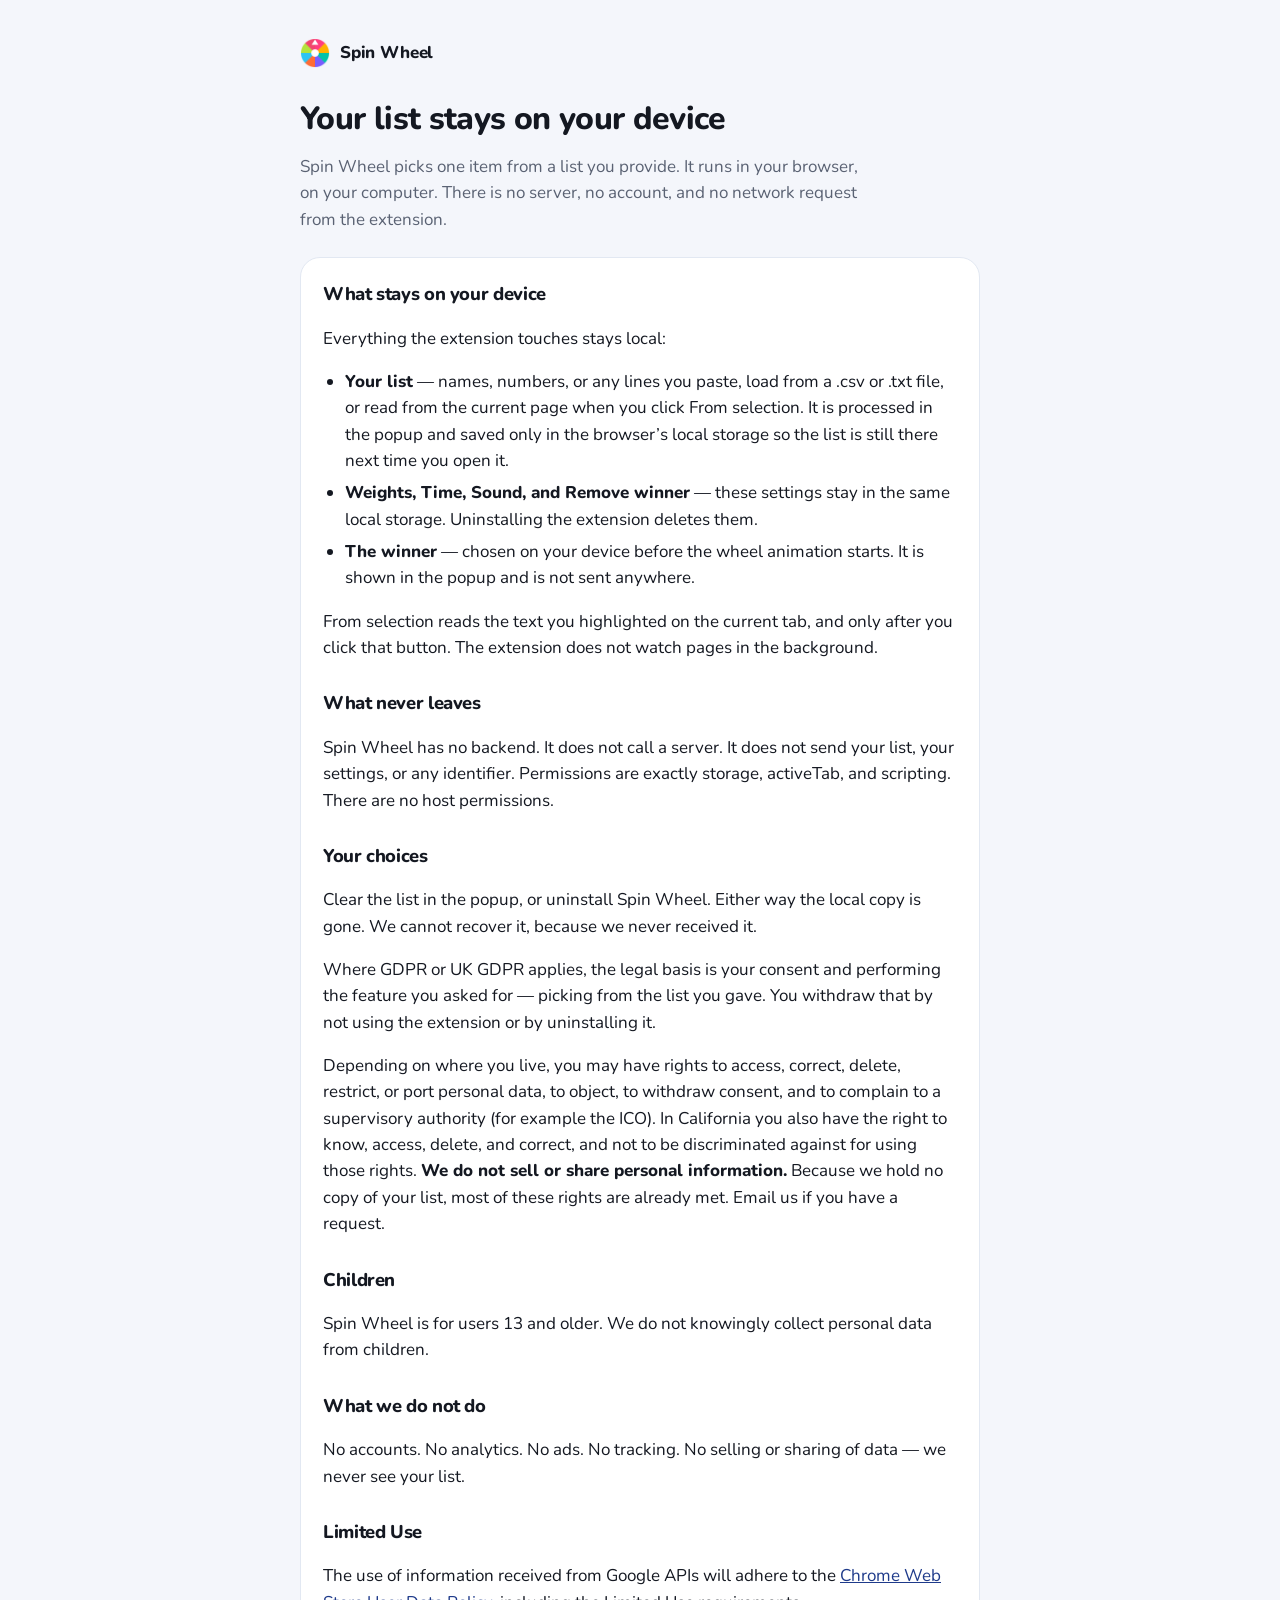
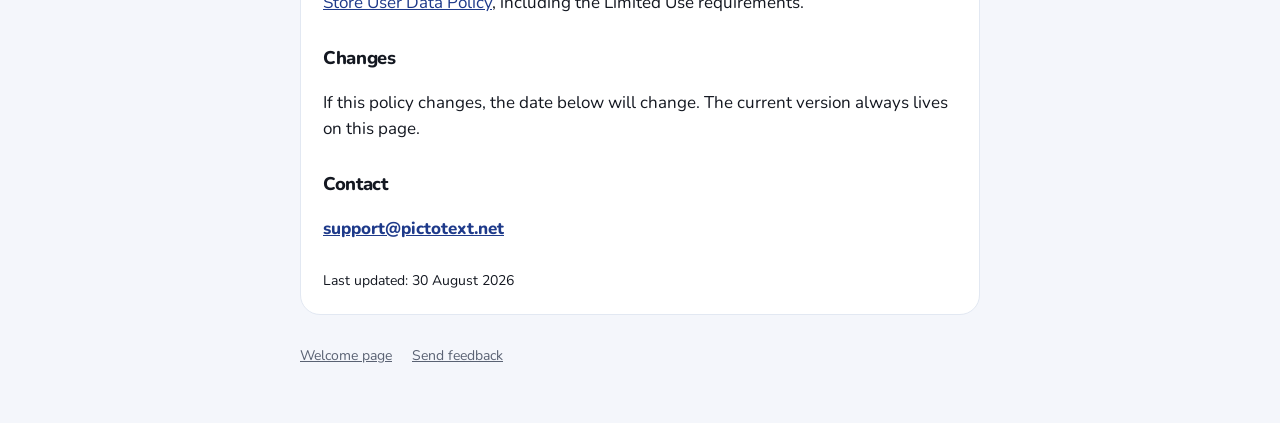
==== policy/index.html @ d041c13d "Add the Spin Wheel privacy policy page Local-only policy at /policy/ for the CWS Privacy tab URL. Re" ====
<!doctype html>
<html lang="en">
  <head>
    <meta charset="UTF-8" />
    <meta name="viewport" content="width=device-width, initial-scale=1" />
    <meta name="description" content="Privacy policy for Spin Wheel. The extension picks from your list on your device. No server, no account, no network requests." />
    <title>Privacy Policy: Spin Wheel</title>
    <link rel="canonical" href="https://alkhimik888.github.io/welcomespin/policy/" />
    <meta property="og:title" content="Privacy Policy: Spin Wheel" />
    <meta property="og:description" content="Spin Wheel runs on your device. Your list never leaves your computer." />
    <meta property="og:type" content="website" />
    <meta property="og:url" content="https://alkhimik888.github.io/welcomespin/policy/" />
    <meta property="og:image" content="https://alkhimik888.github.io/welcomespin/icon128.png" />
    <link rel="icon" type="image/png" sizes="128x128" href="../icon128.png" />
    <link rel="stylesheet" href="../service.css" />
    <style>
      .card h2 { margin: 0 0 10px; font-size: 1.15rem; font-weight: 800; letter-spacing: -0.02em; }
      .card h2:not(:first-child) { margin-top: 28px; }
      .card p, .card li { color: var(--ink); }
      .card ul { margin: 0 0 12px; padding-left: 22px; }
      .card li { margin-bottom: 6px; }
      .updated { margin: 28px 0 0; color: var(--muted); font-size: 14px; }
    </style>
  </head>
  <body>
    <main class="shell">
      <a class="brand" href="../">
        <img src="../icon128.png" width="30" height="30" alt="" />
        <span>Spin Wheel</span>
      </a>

      <h1>Your list stays on your device</h1>
      <p class="lead">Spin Wheel picks one item from a list you provide. It runs in your browser, on your computer. There is no server, no account, and no network request from the extension.</p>

      <article class="card">
        <h2>What stays on your device</h2>
        <p>Everything the extension touches stays local:</p>
        <ul>
          <li><strong>Your list</strong> — names, numbers, or any lines you paste, load from a .csv or .txt file, or read from the current page when you click From selection. It is processed in the popup and saved only in the browser’s local storage so the list is still there next time you open it.</li>
          <li><strong>Weights, Time, Sound, and Remove winner</strong> — these settings stay in the same local storage. Uninstalling the extension deletes them.</li>
          <li><strong>The winner</strong> — chosen on your device before the wheel animation starts. It is shown in the popup and is not sent anywhere.</li>
        </ul>
        <p>From selection reads the text you highlighted on the current tab, and only after you click that button. The extension does not watch pages in the background.</p>

        <h2>What never leaves</h2>
        <p>Spin Wheel has no backend. It does not call a server. It does not send your list, your settings, or any identifier. Permissions are exactly storage, activeTab, and scripting. There are no host permissions.</p>

        <h2>Your choices</h2>
        <p>Clear the list in the popup, or uninstall Spin Wheel. Either way the local copy is gone. We cannot recover it, because we never received it.</p>
        <p>Where GDPR or UK GDPR applies, the legal basis is your consent and performing the feature you asked for — picking from the list you gave. You withdraw that by not using the extension or by uninstalling it.</p>
        <p>Depending on where you live, you may have rights to access, correct, delete, restrict, or port personal data, to object, to withdraw consent, and to complain to a supervisory authority (for example the ICO). In California you also have the right to know, access, delete, and correct, and not to be discriminated against for using those rights. <strong>We do not sell or share personal information.</strong> Because we hold no copy of your list, most of these rights are already met. Email us if you have a request.</p>

        <h2>Children</h2>
        <p>Spin Wheel is for users 13 and older. We do not knowingly collect personal data from children.</p>

        <h2>What we do not do</h2>
        <p>No accounts. No analytics. No ads. No tracking. No selling or sharing of data — we never see your list.</p>

        <h2>Limited Use</h2>
        <p>The use of information received from Google APIs will adhere to the <a href="https://developer.chrome.com/docs/webstore/program-policies/limited-use/">Chrome Web Store User Data Policy</a>, including the Limited Use requirements.</p>

        <h2>Changes</h2>
        <p>If this policy changes, the date below will change. The current version always lives on this page.</p>

        <h2>Contact</h2>
        <p><a href="mailto:support@pictotext.net"><strong>support@pictotext.net</strong></a></p>

        <p class="updated">Last updated: 30 August 2026</p>
      </article>

      <nav class="foot">
        <a href="../">Welcome page</a>
        <a href="../feedback/">Send feedback</a>
      </nav>
    </main>
  </body>
</html>
---- service.css ----
@font-face {
  font-family: 'Nunito';
  font-style: normal;
  font-weight: 400;
  font-display: swap;
  src: url('./nunito-400.woff2') format('woff2');
}
@font-face {
  font-family: 'Nunito';
  font-style: normal;
  font-weight: 800;
  font-display: swap;
  src: url('./nunito-800.woff2') format('woff2');
}

/* Service pages (uninstall / feedback / rate). Same tokens as the welcome page. */
:root {
  --canvas: #f4f6fb;
  --surface: #ffffff;
  --ink: #141821;
  --muted: #5a6273;
  --line: #e2e8f2;
  --accent: #1e3a8a;
  --accent-hover: #152a68;
  --on-accent: #ffffff;
  --star: #ff8400;
  --star-lit: #ffc711;
  --radius-card: 20px;
  --radius-control: 14px;
  --sans: 'Nunito', ui-sans-serif, system-ui, sans-serif;
}

* { box-sizing: border-box; }
body {
  margin: 0;
  background: var(--canvas);
  color: var(--ink);
  font-family: var(--sans);
  font-size: 17px;
  line-height: 1.55;
}
a { color: var(--accent); }

.shell {
  max-width: 720px;
  margin: 0 auto;
  padding: clamp(20px, 3vw, 40px) 20px 56px;
}

.brand {
  display: flex;
  align-items: center;
  gap: 10px;
  margin-bottom: 26px;
  text-decoration: none;
  color: inherit;
}
.brand img { width: 30px; height: 30px; display: block; }
.brand span { font-weight: 800; letter-spacing: -0.01em; }

h1 {
  margin: 0 0 10px;
  font-size: clamp(1.45rem, 2.6vw, 2rem);
  font-weight: 800;
  letter-spacing: -0.02em;
  text-wrap: balance;
}
.lead { margin: 0 0 24px; color: var(--muted); max-width: 56ch; }

.card {
  background: var(--surface);
  border: 1px solid var(--line);
  border-radius: var(--radius-card);
  padding: 22px;
}
.form-frame { padding: 0; overflow: hidden; }
.form-frame iframe { display: block; width: 100%; height: 620px; border: 0; }

/* Shown when config.js still carries a PENDING_OWNER placeholder. */
.pending {
  margin: 0;
  color: var(--muted);
}
.pending strong { color: var(--ink); }

.foot {
  margin-top: 30px;
  display: flex;
  gap: 20px;
  flex-wrap: wrap;
  font-size: 14px;
}
.foot a { color: var(--muted); }

/* Rate-us: star gating. 1-3 stars go to the private feedback form,
   4-5 stars go to the public Chrome Web Store reviews page. */
.rate-card { text-align: center; }
.full-stars .rating-group { display: inline-flex; }
.full-stars input { position: absolute; left: -9999px; }
.full-stars label { margin: 0; cursor: pointer; }
.full-stars label a svg {
  margin: 2px;
  height: 38px;
  width: 38px;
  fill: var(--star);
  transition: fill 0.3s;
}
.full-stars input:checked ~ label a svg { fill: var(--star-lit); }
.full-stars .rating-group:hover label a svg { fill: var(--star); }
.full-stars .rating-group input:hover ~ label a svg { fill: var(--star-lit); }

.rate-title { margin: 14px 0 4px; font-size: 1.2rem; font-weight: 800; }
.rate-sub { margin: 0; color: var(--muted); font-size: 15px; }

.button {
  display: inline-block;
  margin-top: 18px;
  padding: 11px 22px;
  border-radius: var(--radius-control);
  background: var(--accent);
  color: var(--on-accent);
  font-weight: 800;
  text-decoration: none;
}
.button:hover { background: var(--accent-hover); }

a:focus-visible, button:focus-visible {
  outline: 2px solid var(--accent);
  outline-offset: 3px;
  border-radius: var(--radius-control);
}

@media (prefers-reduced-motion: reduce) { * { transition: none !important; animation: none !important; } }
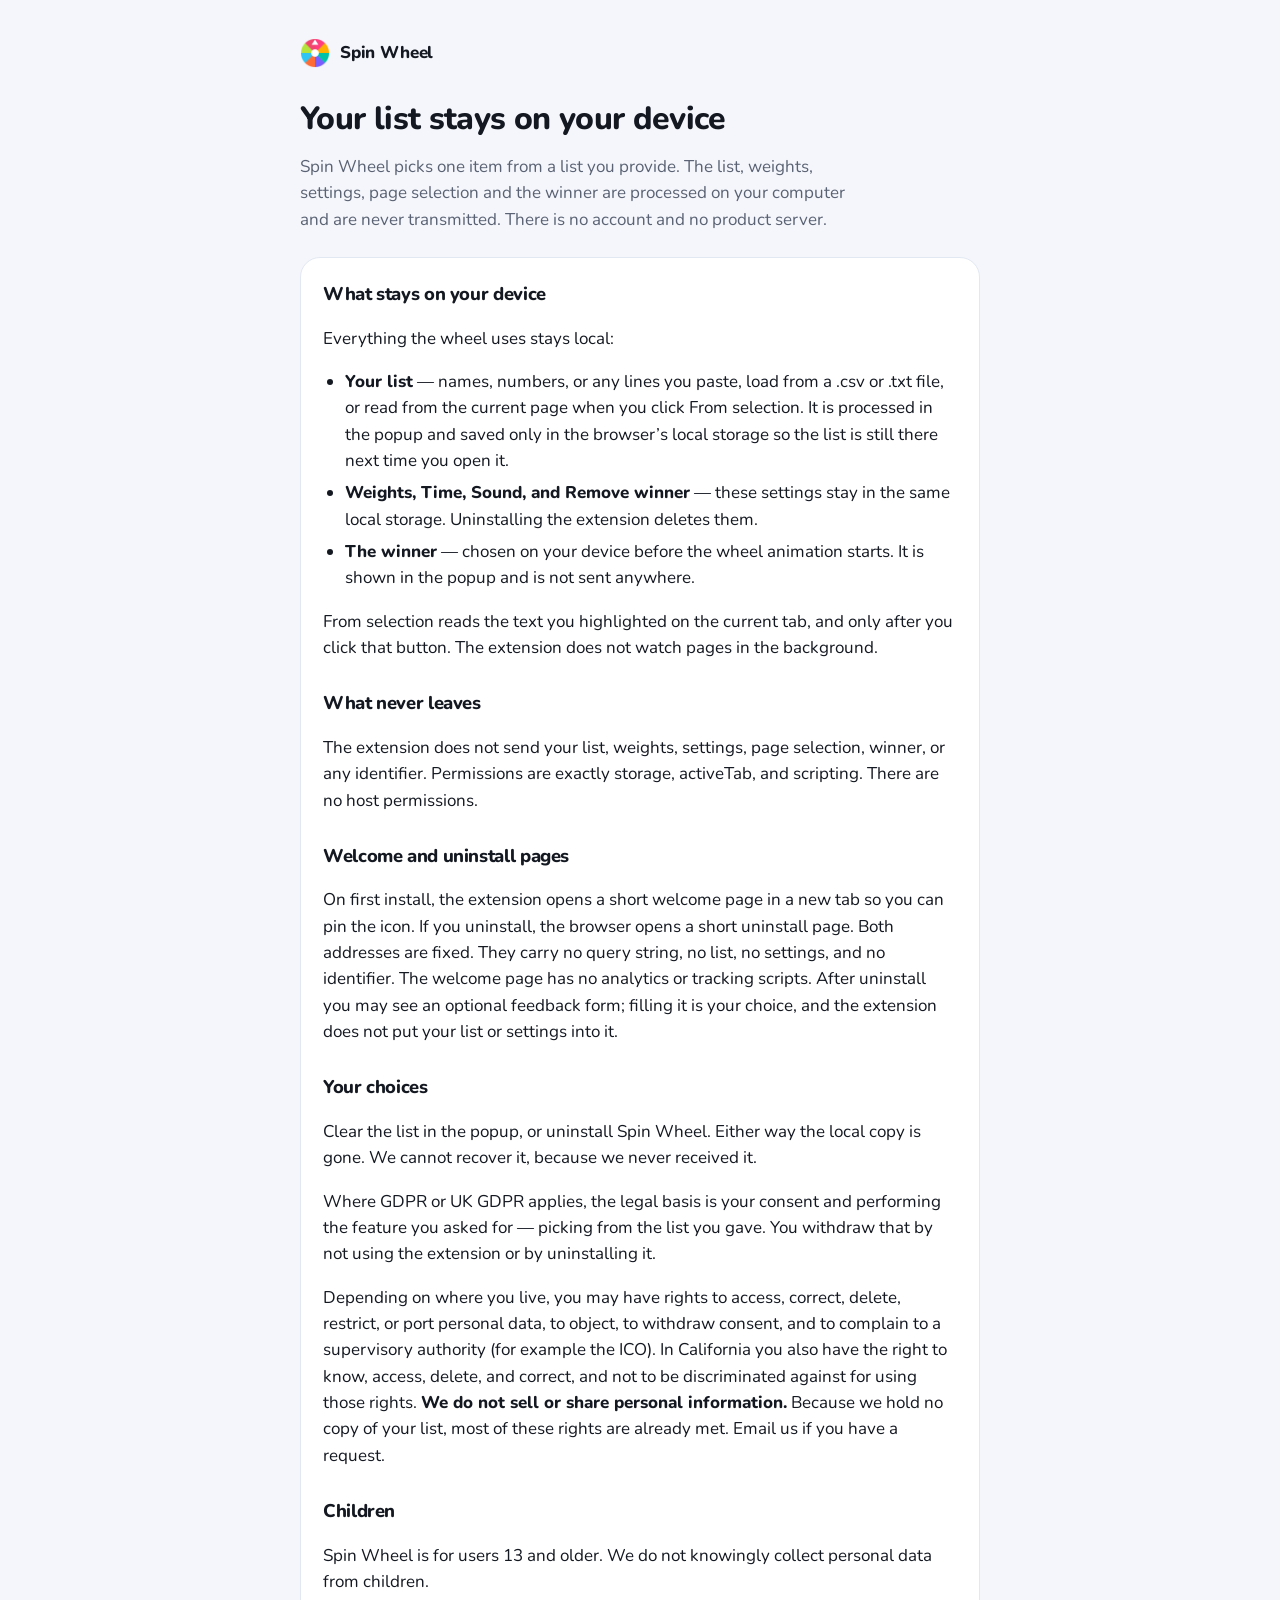
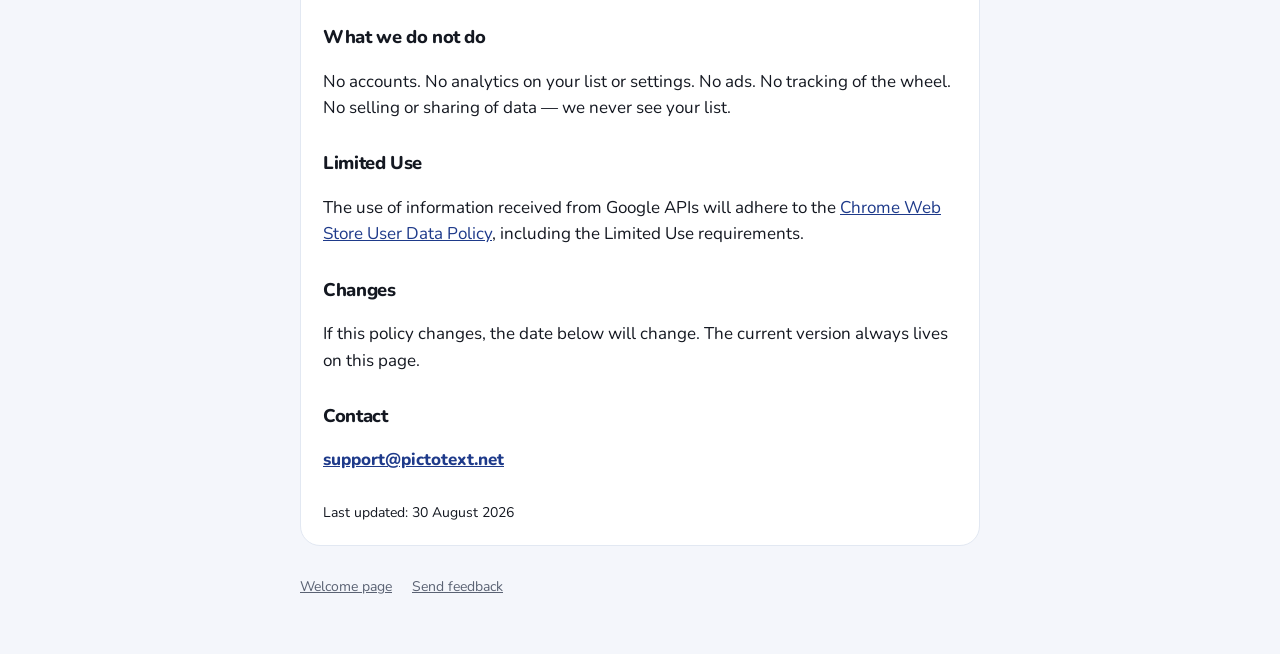
==== commit f40cc0ac: "Disclose install and uninstall pages in the privacy policy" ====
--- a/policy/index.html
+++ b/policy/index.html
@@ -3,11 +3,11 @@
   <head>
     <meta charset="UTF-8" />
     <meta name="viewport" content="width=device-width, initial-scale=1" />
-    <meta name="description" content="Privacy policy for Spin Wheel. The extension picks from your list on your device. No server, no account, no network requests." />
+    <meta name="description" content="Privacy policy for Spin Wheel. Your list, weights, settings and winner stay on your device and are never transmitted." />
     <title>Privacy Policy: Spin Wheel</title>
     <link rel="canonical" href="https://alkhimik888.github.io/welcomespin/policy/" />
     <meta property="og:title" content="Privacy Policy: Spin Wheel" />
-    <meta property="og:description" content="Spin Wheel runs on your device. Your list never leaves your computer." />
+    <meta property="og:description" content="Spin Wheel processes your list on your device. The list is never transmitted." />
     <meta property="og:type" content="website" />
     <meta property="og:url" content="https://alkhimik888.github.io/welcomespin/policy/" />
     <meta property="og:image" content="https://alkhimik888.github.io/welcomespin/icon128.png" />
@@ -30,11 +30,11 @@
       </a>
 
       <h1>Your list stays on your device</h1>
-      <p class="lead">Spin Wheel picks one item from a list you provide. It runs in your browser, on your computer. There is no server, no account, and no network request from the extension.</p>
+      <p class="lead">Spin Wheel picks one item from a list you provide. The list, weights, settings, page selection and the winner are processed on your computer and are never transmitted. There is no account and no product server.</p>
 
       <article class="card">
         <h2>What stays on your device</h2>
-        <p>Everything the extension touches stays local:</p>
+        <p>Everything the wheel uses stays local:</p>
         <ul>
           <li><strong>Your list</strong> — names, numbers, or any lines you paste, load from a .csv or .txt file, or read from the current page when you click From selection. It is processed in the popup and saved only in the browser’s local storage so the list is still there next time you open it.</li>
           <li><strong>Weights, Time, Sound, and Remove winner</strong> — these settings stay in the same local storage. Uninstalling the extension deletes them.</li>
@@ -43,7 +43,10 @@
         <p>From selection reads the text you highlighted on the current tab, and only after you click that button. The extension does not watch pages in the background.</p>
 
         <h2>What never leaves</h2>
-        <p>Spin Wheel has no backend. It does not call a server. It does not send your list, your settings, or any identifier. Permissions are exactly storage, activeTab, and scripting. There are no host permissions.</p>
+        <p>The extension does not send your list, weights, settings, page selection, winner, or any identifier. Permissions are exactly storage, activeTab, and scripting. There are no host permissions.</p>
+
+        <h2>Welcome and uninstall pages</h2>
+        <p>On first install, the extension opens a short welcome page in a new tab so you can pin the icon. If you uninstall, the browser opens a short uninstall page. Both addresses are fixed. They carry no query string, no list, no settings, and no identifier. The welcome page has no analytics or tracking scripts. After uninstall you may see an optional feedback form; filling it is your choice, and the extension does not put your list or settings into it.</p>
 
         <h2>Your choices</h2>
         <p>Clear the list in the popup, or uninstall Spin Wheel. Either way the local copy is gone. We cannot recover it, because we never received it.</p>
@@ -54,7 +57,7 @@
         <p>Spin Wheel is for users 13 and older. We do not knowingly collect personal data from children.</p>
 
         <h2>What we do not do</h2>
-        <p>No accounts. No analytics. No ads. No tracking. No selling or sharing of data — we never see your list.</p>
+        <p>No accounts. No analytics on your list or settings. No ads. No tracking of the wheel. No selling or sharing of data — we never see your list.</p>
 
         <h2>Limited Use</h2>
         <p>The use of information received from Google APIs will adhere to the <a href="https://developer.chrome.com/docs/webstore/program-policies/limited-use/">Chrome Web Store User Data Policy</a>, including the Limited Use requirements.</p>
